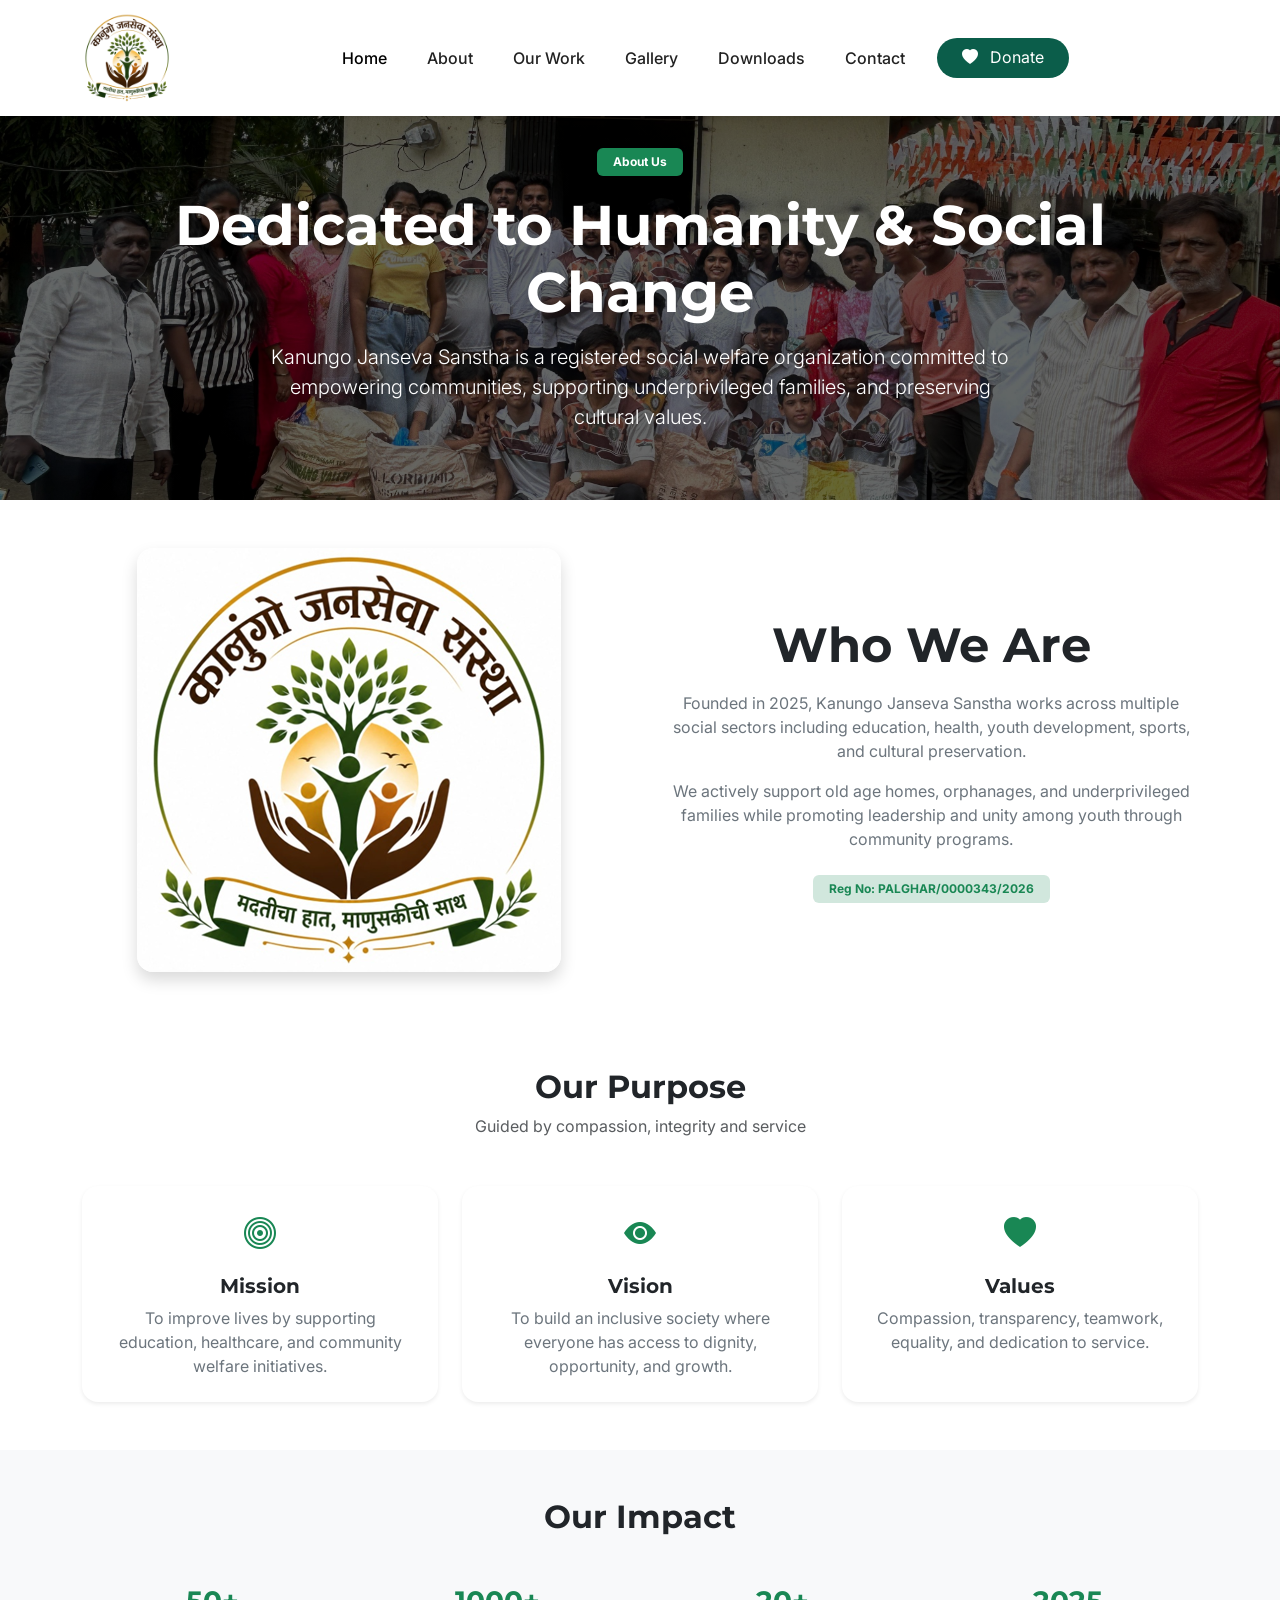
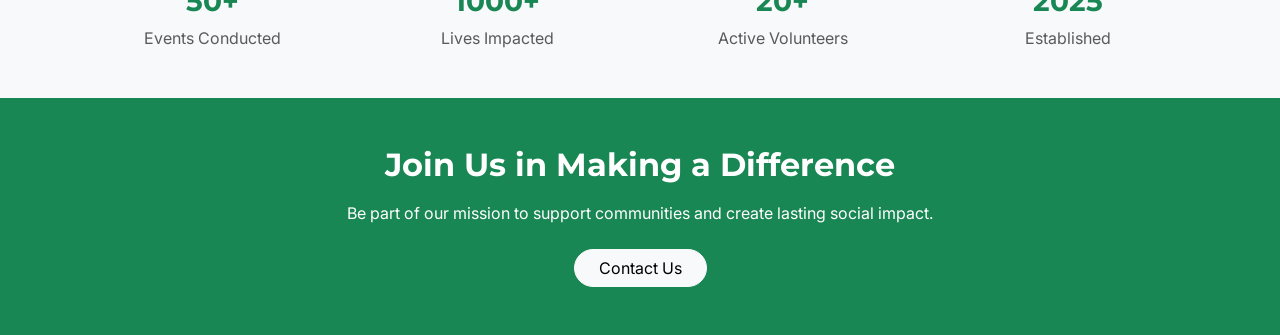
==== about-us.html @ 740ae001 "project initilization" ====
<!DOCTYPE html>
<html lang="en">

<head>
    <meta charset="UTF-8">
    <meta name="viewport" content="width=device-width, initial-scale=1.0">
    <title>About Us | Kanungo Janseva Sanstha</title>

    <!-- Bootstrap -->
    <link href="https://cdn.jsdelivr.net/npm/bootstrap@5.3.3/dist/css/bootstrap.min.css" rel="stylesheet">
    <link rel="stylesheet" href="https://cdn.jsdelivr.net/npm/bootstrap-icons@1.13.1/font/bootstrap-icons.min.css">

    <!-- Google Fonts -->
    <link
        href="https://fonts.googleapis.com/css2?family=Inter:wght@400;500;600&family=Montserrat:wght@700;800&display=swap"
        rel="stylesheet">

    <link rel="stylesheet" href="assets/css/style.css">
</head>

<body>

    <!-- Navbar -->
    <nav id="mainNavbar" class="navbar navbar-expand-lg bg-white shadow-sm py-2 align-items-center fixed-top">
        <div class="container">
            <a class="navbar-brand d-flex align-items-center" href="#">
                <img src="assets/images/logo.png" class="logo me-3" alt="Logo">
            </a>

            <button class="navbar-toggler border-0 shadow-none" type="button" data-bs-toggle="collapse"
                data-bs-target="#navbar">
                <span class="navbar-toggler-icon"></span>
            </button>
            <div class="collapse navbar-collapse" id="navbar">
                <ul class="navbar-nav mx-auto text-center mb-3 mb-lg-0 gap-lg-4">
                    <li class="nav-item">
                        <a class="nav-link active fw-medium" href="index.html">Home</a>
                    </li>
                    <li class="nav-item">
                        <a class="nav-link fw-medium" href="about-us.html">About</a>
                    </li>
                    <li class="nav-item">
                        <a class="nav-link fw-medium" href="our-work.html">Our Work</a>
                    </li>
                    <li class="nav-item">
                        <a class="nav-link fw-medium" href="gallery.html">Gallery</a>
                    </li>
                    <li class="nav-item">
                        <a class="nav-link fw-medium" href="downloads.html">Downloads</a>
                    </li>
                    <li class="nav-item">
                        <a class="nav-link fw-medium" href="contact-us.html">Contact</a>
                    </li>
                    <a href="donation.html" class="btn text-white rounded-pill px-4" style="background:#0B5D4A;">
                        <i class="bi bi-heart-fill me-2"></i>
                        Donate
                    </a>
                </ul>


            </div>
        </div>
    </nav>

    <!-- HERO -->
    <section class="py-5 text-center text-white" style="
        background:
        linear-gradient(rgba(0,0,0,.60),rgba(0,0,0,.60)),
        url('assets/images/slider/slide1.jpeg') center center/cover no-repeat;
        min-height: 420px;
        display: flex;
        align-items: center;">

        <div class="container">

            <span class="badge bg-success px-3 py-2 mb-3">
                About Us
            </span>

            <h1 class="fw-bold display-4 mb-3">
                Dedicated to Humanity & Social Change
            </h1>

            <p class="lead col-lg-8 mx-auto mb-0">
                Kanungo Janseva Sanstha is a registered social welfare organization committed to empowering communities,
                supporting underprivileged families, and preserving cultural values.
            </p>

        </div>

    </section>

    <!-- WHO WE ARE -->
    <section class="py-5 text-center">
        <div class="container">
            <div class="row align-items-center g-5">

                <div class="col-lg-6">
                    <img src="assets/images/logo-unclear.png" class="img-fluid rounded-4 shadow" alt="About">
                </div>

                <div class="col-lg-6">
                    <h2 class="fw-bold section-title mb-3">Who We Are</h2>

                    <p class="text-secondary">
                        Founded in 2025, Kanungo Janseva Sanstha works across multiple social sectors including
                        education,
                        health, youth development, sports, and cultural preservation.
                    </p>

                    <p class="text-secondary">
                        We actively support old age homes, orphanages, and underprivileged families while promoting
                        leadership and unity among youth through community programs.
                    </p>

                    <div class="mt-4">
                        <span class="badge bg-success-subtle text-success px-3 py-2">
                            Reg No: PALGHAR/0000343/2026
                        </span>
                    </div>
                </div>

            </div>
        </div>
    </section>

    <!-- MISSION VISION VALUES -->
    <section class="py-5 bg-white text-center">
        <div class="container">

            <div class="text-center mb-5">
                <h2 class="fw-bold">Our Purpose</h2>
                <p class="text-muted">Guided by compassion, integrity and service</p>
            </div>

            <div class="row g-4">

                <div class="col-md-4">
                    <div class="card border-0 shadow-sm rounded-4 h-100">
                        <div class="card-body p-4">
                            <i class="bi bi-bullseye text-success fs-2"></i>
                            <h5 class="fw-bold mt-3">Mission</h5>
                            <p class="text-secondary mb-0">
                                To improve lives by supporting education, healthcare, and community welfare initiatives.
                            </p>
                        </div>
                    </div>
                </div>

                <div class="col-md-4">
                    <div class="card border-0 shadow-sm rounded-4 h-100">
                        <div class="card-body p-4">
                            <i class="bi bi-eye-fill text-success fs-2"></i>
                            <h5 class="fw-bold mt-3">Vision</h5>
                            <p class="text-secondary mb-0">
                                To build an inclusive society where everyone has access to dignity, opportunity, and
                                growth.
                            </p>
                        </div>
                    </div>
                </div>

                <div class="col-md-4">
                    <div class="card border-0 shadow-sm rounded-4 h-100">
                        <div class="card-body p-4">
                            <i class="bi bi-heart-fill text-success fs-2"></i>
                            <h5 class="fw-bold mt-3">Values</h5>
                            <p class="text-secondary mb-0">
                                Compassion, transparency, teamwork, equality, and dedication to service.
                            </p>
                        </div>
                    </div>
                </div>

            </div>
        </div>
    </section>

    <!-- IMPACT STATS -->
    <section class="py-5 bg-light">
        <div class="container text-center">

            <h2 class="fw-bold mb-5">Our Impact</h2>

            <div class="row g-4">

                <div class="col-6 col-md-3">
                    <h3 class="fw-bold text-success">50+</h3>
                    <p class="text-muted mb-0">Events Conducted</p>
                </div>

                <div class="col-6 col-md-3">
                    <h3 class="fw-bold text-success">1000+</h3>
                    <p class="text-muted mb-0">Lives Impacted</p>
                </div>

                <div class="col-6 col-md-3">
                    <h3 class="fw-bold text-success">20+</h3>
                    <p class="text-muted mb-0">Active Volunteers</p>
                </div>

                <div class="col-6 col-md-3">
                    <h3 class="fw-bold text-success">2025</h3>
                    <p class="text-muted mb-0">Established</p>
                </div>

            </div>

        </div>
    </section>

    <!-- CTA -->
    <section class="py-5 bg-success text-white text-center">
        <div class="container">
            <h2 class="fw-bold mb-3">Join Us in Making a Difference</h2>
            <p class="mb-4">
                Be part of our mission to support communities and create lasting social impact.
            </p>
            <a href="contact.html" class="btn btn-light px-4 rounded-pill">
                Contact Us
            </a>
        </div>
    </section>

    <script src="https://cdn.jsdelivr.net/npm/bootstrap@5.3.3/dist/js/bootstrap.bundle.min.js"></script>
</body>

</html>
---- assets/css/style.css ----
:root {
    --bs-success: #0B5D4A;
}

body {
    font-family: 'Inter', sans-serif;
    padding-top: 80px;
}

h1,
h2,
h3,
h4,
h5,
h6 {
    font-family: 'Montserrat', sans-serif;
}

.logo {
    height: 90px;
    width: auto;
    object-fit: contain;
}

.nav-link {
    color: #222;
}

.nav-link:hover,
.nav-link.active {
    color: #0B5D4A;
}

#mainNavbar {
    transition: transform 0.3s ease;
}

.navbar-hidden {
    transform: translateY(-100%);
}

.hero-slide {
    min-height: 85vh;
    display: flex;
    align-items: center;
}

.hero-title {
    font-size: clamp(2rem, 5vw, 4.5rem);
    line-height: 1.2;
}

.hero-text {
    max-width: 700px;
    margin-inline: auto;
    font-size: 1.1rem;
}

.section-title {
    font-weight: 700;
}

.hero-about {
    background: linear-gradient(rgba(0, 0, 0, .6), rgba(0, 0, 0, .6)),
        url('assets/images/about-hero.jpg') center/cover no-repeat;
    color: #fff;
    padding: 120px 0;
}

.carousel-control-prev-icon,
.carousel-control-next-icon {
    background-size: 60%;
}

.section-title {
    font-size: clamp(2rem, 4vw, 3rem);
}

.section-text {
    max-width: 700px;
    color: #6c757d;
}

#about img {
    min-height: 420px;
    object-fit: cover;
}

#about .border {
    transition: .3s;
}

#about .border:hover {
    transform: translateY(-5px);
    box-shadow: 0 .5rem 1rem rgba(0, 0, 0, .1);
}

.activity-img {
    height: 220px;
    object-fit: cover;
    transition: .4s;
}

#activities .card {
    transition: .35s;
}

#activities .card:hover {
    transform: translateY(-8px);
    box-shadow: 0 1rem 2rem rgba(0, 0, 0, .12) !important;
}

#activities .card:hover .activity-img {
    transform: scale(1.08);
}

.download-card {

    display: flex;
    align-items: center;
    gap: 1.5rem;

    padding: 1.5rem;

    border: 1px solid #e9ecef;
    border-radius: 20px;

    background: #fff;

    transition: .3s;

    height: 100%;
}

.download-card:hover {

    transform: translateY(-6px);

    box-shadow: 0 .8rem 1.5rem rgba(0, 0, 0, .08);

}

.download-icon {

    width: 70px;
    height: 70px;

    flex-shrink: 0;

    border-radius: 50%;

    display: flex;
    align-items: center;
    justify-content: center;

    background: #e8f5ee;

    color: #198754;

    font-size: 2rem;

}

.overflow-auto {
    scroll-snap-type: x mandatory;
    -webkit-overflow-scrolling: touch;
}

.overflow-auto>div {
    scroll-snap-align: start;
}


@media (max-width:991px) {

    .hero-slide {
        min-height: 70vh;
    }

}

.gallery-img {
    height: 180px;
    object-fit: cover;
    width: 100%;
}

@media (max-width: 576px) {
    .gallery-img {
        height: 140px;
    }
}

@media (max-width:767px) {

    .logo {
        height: 52px;
    }

    .hero-slide {
        min-height: 620px;
        padding: 80px 0;
    }

    .hero-text {
        font-size: 1rem;
    }

    .btn-lg {
        width: 100%;
    }

    .carousel-control-prev,
    .carousel-control-next {
        display: none;
    }

    #about img {
        min-height: 300px;
    }

    .activity-img {
        height: 200px;
    }

    .download-card {

        flex-direction: column;

        text-align: center;

    }

    .download-card .btn {

        width: 100%;

    }

    .overflow-auto {
        gap: 1rem;
    }

}
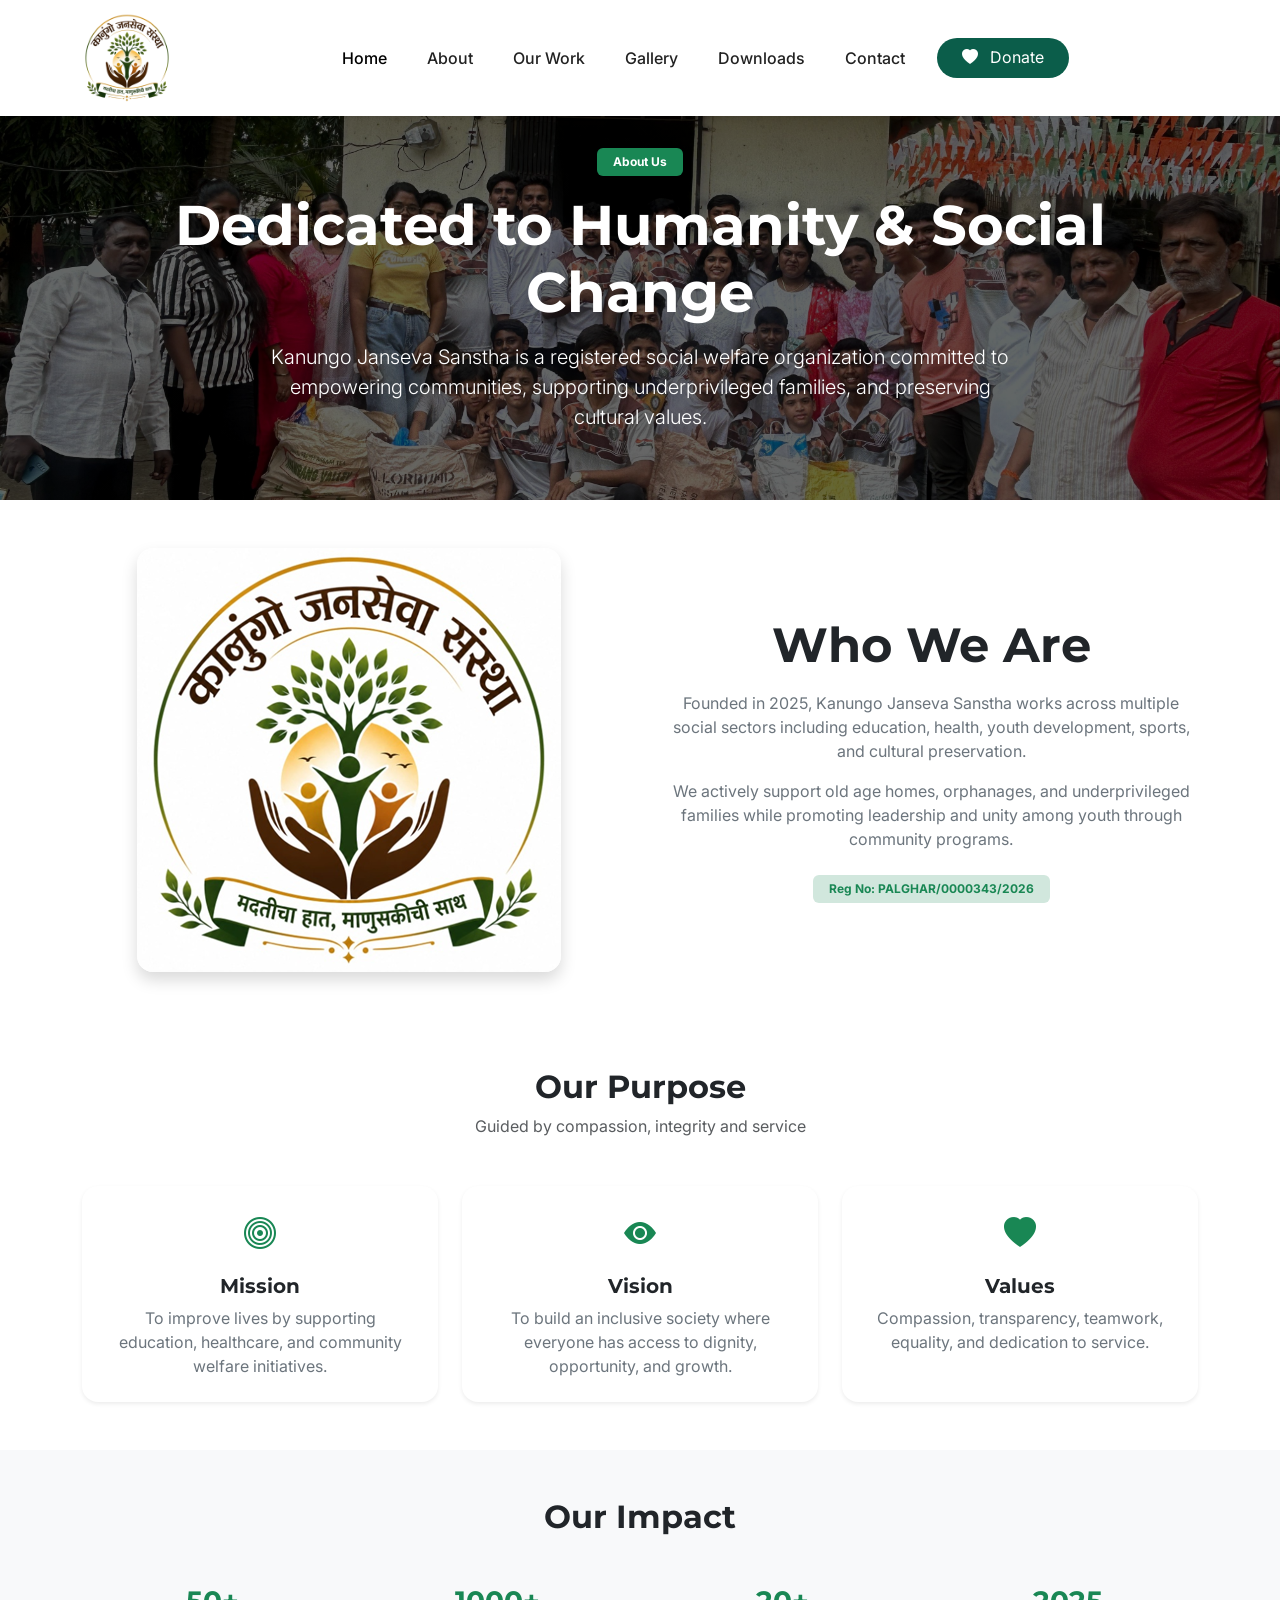
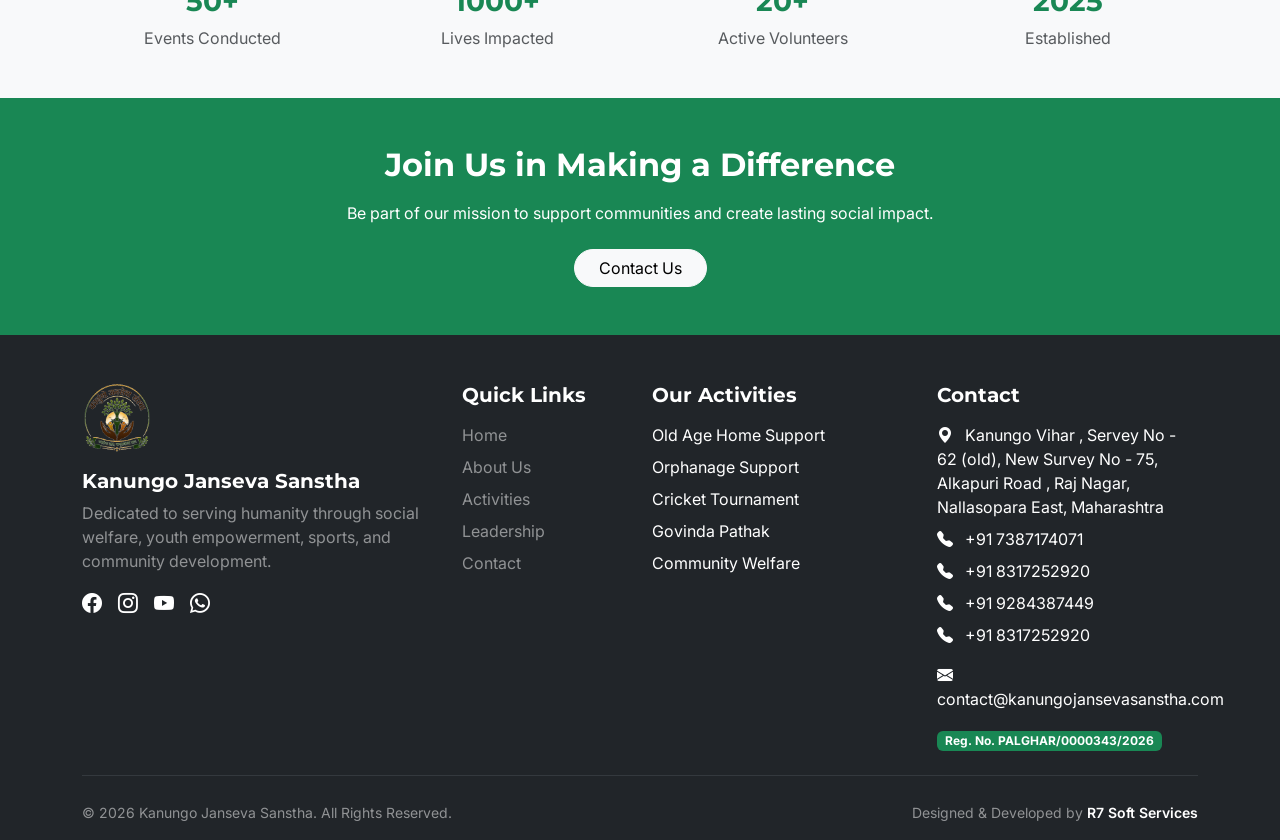
==== commit c42d4f31: "updated requirements" ====
--- a/about-us.html
+++ b/about-us.html
@@ -4,10 +4,47 @@
 <head>
     <meta charset="UTF-8">
     <meta name="viewport" content="width=device-width, initial-scale=1.0">
-    <title>About Us | Kanungo Janseva Sanstha</title>
-
+    <title>About US | Kanungo Janseva Sanstha | Social Welfare & Charitable Trust</title>
+
+    <meta name="title" content="Kanungo Janseva Sanstha | Social Welfare & Charitable Trust">
+    <meta name="description"
+        content="Kanungo Janseva Sanstha is a registered charitable trust dedicated to social welfare, supporting old age homes, orphanages, education, healthcare, environmental initiatives, and community development across India.">
+
+    <meta name="keywords"
+        content="Kanungo Janseva Sanstha, NGO, Charitable Trust, Social Welfare, Old Age Home, Orphanage, Education, Healthcare, Donation, Volunteer, Community Service, India">
+
+    <meta name="author" content="Kanungo Janseva Sanstha">
+    <meta name="robots" content="index, follow">
+    <meta name="language" content="English">
+    <meta name="revisit-after" content="7 days">
+
+    <!-- Theme Color -->
+    <meta name="theme-color" content="#198754">
+
+    <!-- Canonical -->
+    <link rel="canonical" href="https://kanungojansevasanstha.com/">
+
+    <!-- Open Graph (Facebook, WhatsApp, LinkedIn) -->
+    <meta property="og:type" content="website">
+    <meta property="og:title" content="Kanungo Janseva Sanstha">
+    <meta property="og:description"
+        content="Together for a Better Tomorrow. Join Kanungo Janseva Sanstha in supporting education, healthcare, old age homes, orphanages, and community welfare initiatives.">
+    <meta property="og:image" content="https://kanungojansevasanstha.com/assets/images/og-image.png">
+    <meta property="og:url" content="https://kanungojansevasanstha.com/">
+    <meta property="og:site_name" content="Kanungo Janseva Sanstha">
+
+    <!-- Twitter -->
+    <meta name="twitter:card" content="summary_large_image">
+    <meta name="twitter:title" content="Kanungo Janseva Sanstha">
+    <meta name="twitter:description"
+        content="A registered charitable trust working towards education, healthcare, social welfare, and community development.">
+    <meta name="twitter:image" content="https://kanungojansevasanstha.com/assets/images/og-image.jpg">
+
+    <!-- Favicon -->
+    <link rel="icon" href="assets/favicons/favicon.ico" type="image/x-icon">
+    <link rel="apple-touch-icon" href="assets/favicons/apple-touch-icon.png">
     <!-- Bootstrap -->
-    <link href="https://cdn.jsdelivr.net/npm/bootstrap@5.3.3/dist/css/bootstrap.min.css" rel="stylesheet">
+    <link href="assets/css/bootstrap.min.css" rel="stylesheet">
     <link rel="stylesheet" href="https://cdn.jsdelivr.net/npm/bootstrap-icons@1.13.1/font/bootstrap-icons.min.css">
 
     <!-- Google Fonts -->
@@ -91,7 +128,7 @@
     </section>
 
     <!-- WHO WE ARE -->
-    <section class="py-5 text-center">
+    <section class="py-5 text-center overflow-hidden">
         <div class="container">
             <div class="row align-items-center g-5">
 
@@ -222,6 +259,129 @@
         </div>
     </section>
 
+    <!-- footer -->
+    <footer class="py-5 bg-dark text-white pt-5 pb-3 ">
+        <div class="container">
+            <div class="row gy-4">
+                <!-- About -->
+                <div class="col-lg-4">
+                    <img src="assets/images/logo.png"
+                        alt="Logo"
+                        height="70"
+                        class="mb-3">
+                    <h5 class="fw-bold">
+                        Kanungo Janseva Sanstha
+                    </h5>
+                    <p class="text-white-50">
+                        Dedicated to serving humanity through social welfare,
+                        youth empowerment, sports, and community development.
+                    </p>
+                    <div class="d-flex gap-3 mt-3">
+                        <a href="#" class="text-white fs-5">
+                            <i class="bi bi-facebook"></i>
+                        </a>
+                        <a href="#" class="text-white fs-5">
+                            <i class="bi bi-instagram"></i>
+                        </a>
+                        <a href="#" class="text-white fs-5">
+                            <i class="bi bi-youtube"></i>
+                        </a>
+                        <a href="#" class="text-white fs-5">
+                            <i class="bi bi-whatsapp"></i>
+                        </a>
+                    </div>
+                </div>
+                <!-- Quick Links -->
+                <div class="col-md-4 col-lg-2">
+                    <h5 class="fw-bold mb-3">
+                        Quick Links
+                    </h5>
+                    <ul class="list-unstyled">
+                        <li class="mb-2"><a href="index.html" class="text-white-50 text-decoration-none">Home</a></li>
+                        <li class="mb-2"><a href="about-us.html" class="text-white-50 text-decoration-none">About Us</a></li>
+                        <li class="mb-2"><a href="index.html#activities" class="text-white-50 text-decoration-none">Activities</a></li>
+                        <li class="mb-2"><a href="index.html#leadership" class="text-white-50 text-decoration-none">Leadership</a></li>
+                        <li><a href="contact-us.html" class="text-white-50 text-decoration-none">Contact</a></li>
+                    </ul>
+                </div>
+                <!-- Activities -->
+                <div class="col-md-4 col-lg-3">
+                    <h5 class="fw-bold mb-3">
+                        Our Activities
+                    </h5>
+                    <ul class="list-unstyled">
+                        <li class="mb-2">Old Age Home Support</li>
+                        <li class="mb-2">Orphanage Support</li>
+                        <li class="mb-2">Cricket Tournament</li>
+                        <li class="mb-2">Govinda Pathak</li>
+                        <li>Community Welfare</li>
+                    </ul>
+                </div>
+                <!-- Contact -->
+                <div class="col-md-4 col-lg-3">
+                    <h5 class="fw-bold mb-3">
+                        Contact
+                    </h5>
+                    <p class="mb-2">
+                        <i class="bi bi-geo-alt-fill me-2"></i>
+                        Kanungo Vihar , Servey No - 62 (old), New Survey No - 75, Alkapuri Road , Raj  Nagar, Nallasopara East, Maharashtra
+                    </p>
+
+                    <p class="mb-2">
+                        <i class="bi bi-telephone-fill me-2"></i>
+                        +91 7387174071<p class="mb-2">
+                        <i class="bi bi-telephone-fill me-2"></i>
+                        +91 8317252920</p><p class="mb-2">
+                        <i class="bi bi-telephone-fill me-2"></i>
+                        +91 9284387449</p><p class="mb-2">
+                        <i class="bi bi-telephone-fill me-2"></i>
+                        +91 8317252920</p>
+                    </p>
+
+                    <p class="mb-3">
+                        <i class="bi bi-envelope-fill me-2"></i>
+                        contact@kanungojansevasanstha.com
+                    </p>
+
+                    <span class="badge bg-success">
+                        Reg. No. PALGHAR/0000343/2026
+                    </span>
+
+                </div>
+
+            </div>
+
+            <hr class="border-secondary my-4">
+
+            <div class="row">
+
+                <div class="col-md-6 text-center text-md-start">
+
+                    <small class="text-white-50">
+                        © 2026 Kanungo Janseva Sanstha. All Rights Reserved.
+                    </small>
+
+                </div>
+
+                <div class="col-md-6 text-center text-md-end mt-2 mt-md-0">
+
+                    <small class="text-white-50">
+                        Designed & Developed by
+                        <span class="fw-semibold">
+                            <a href="https://r7softservices.com/" target="_blank" class="text-decoration-none text-white">
+                                R7 Soft Services
+                            </a>
+                        </span>
+                    </small>
+
+                </div>
+
+            </div>
+
+        </div>
+
+    </footer>
+
     <script src="https://cdn.jsdelivr.net/npm/bootstrap@5.3.3/dist/js/bootstrap.bundle.min.js"></script>
 </body>
 
--- a/assets/css/style.css
+++ b/assets/css/style.css
@@ -38,6 +38,11 @@
 .navbar-hidden {
     transform: translateY(-100%);
 }
+.navbar,
+.navbar .container,
+.navbar-collapse {
+    overflow-x: hidden;
+}
 
 .hero-slide {
     min-height: 85vh;
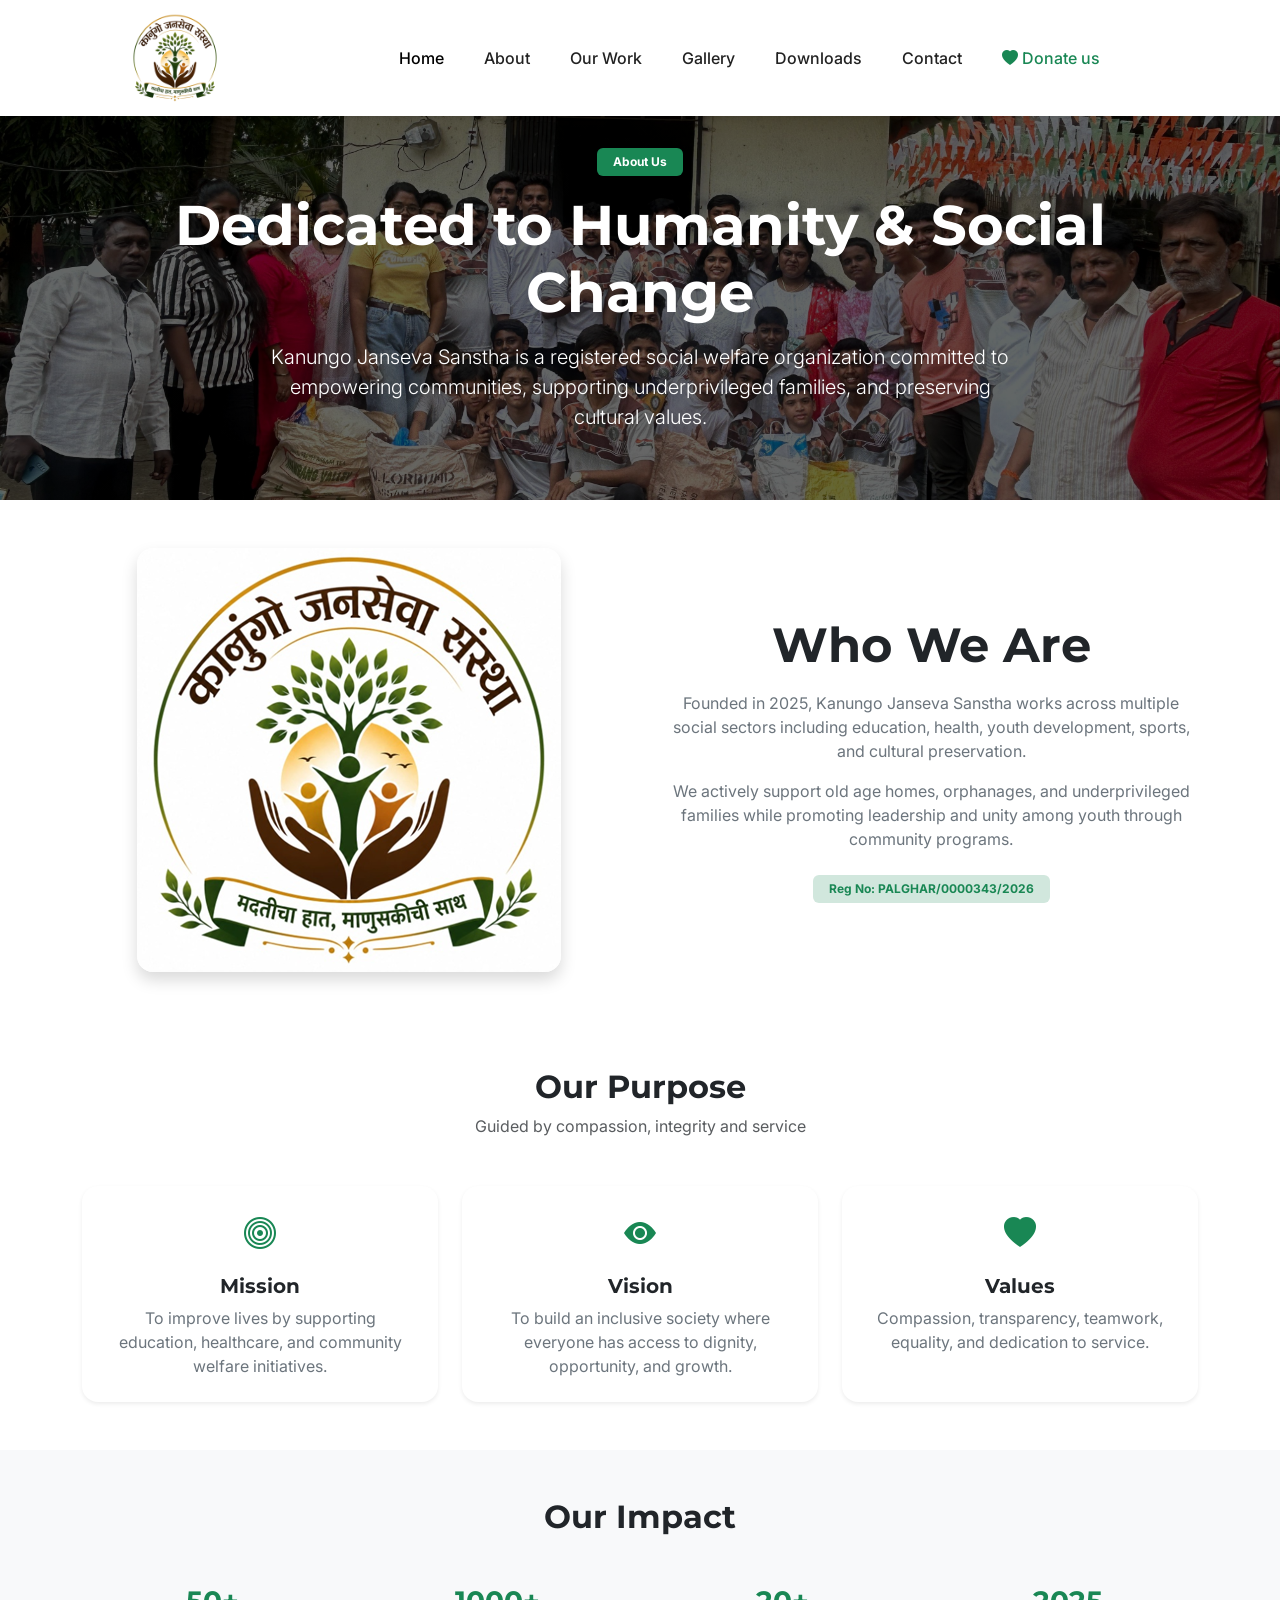
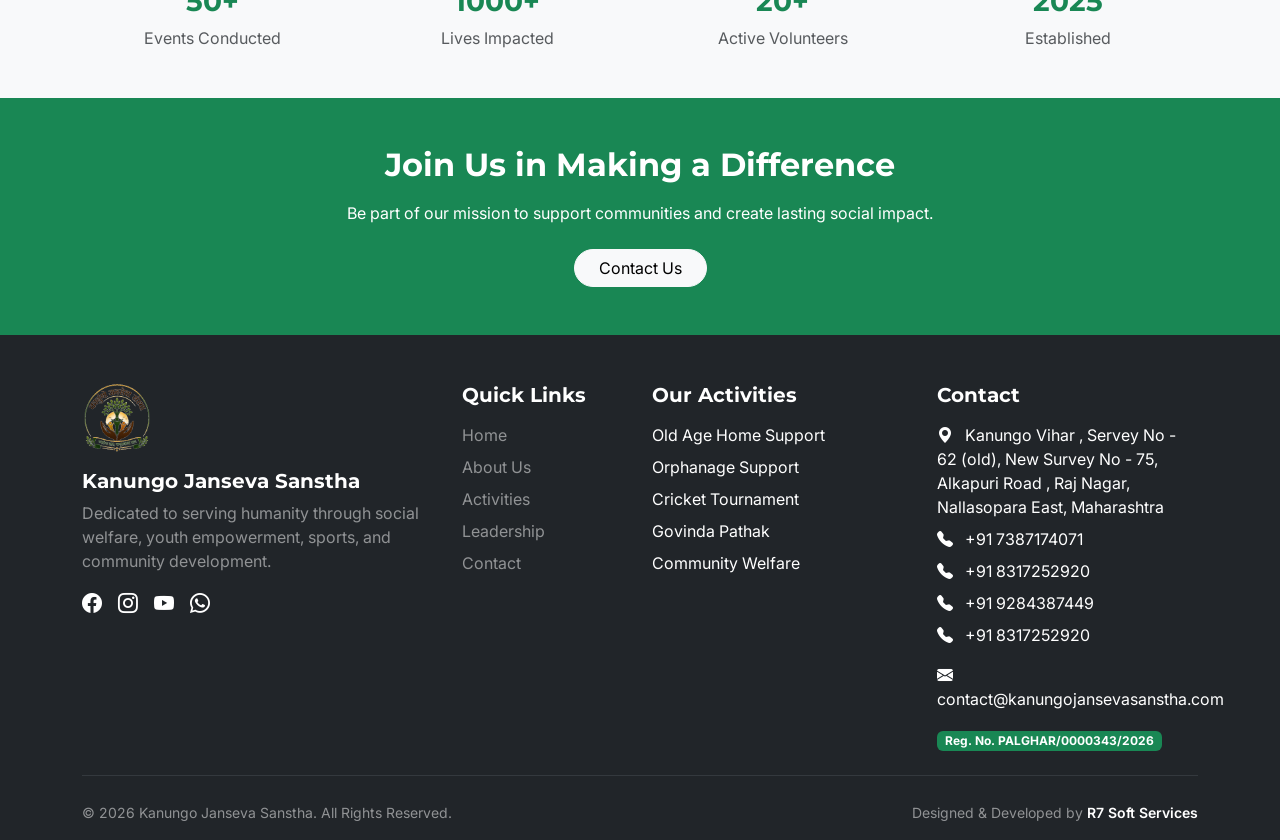
==== commit d3efbd78: "overflow fixed" ====
--- a/about-us.html
+++ b/about-us.html
@@ -58,10 +58,10 @@
 <body>
 
     <!-- Navbar -->
-    <nav id="mainNavbar" class="navbar navbar-expand-lg bg-white shadow-sm py-2 align-items-center fixed-top">
-        <div class="container">
-            <a class="navbar-brand d-flex align-items-center" href="#">
-                <img src="assets/images/logo.png" class="logo me-3" alt="Logo">
+    <nav id="mainNavbar" class="navbar navbar-expand-lg bg-white shadow-sm py-2 fixed-top ">
+        <div class="container">
+            <a class="navbar-brand d-flex align-items-center ps-5" href="index.html">
+                <img src="assets/images/logo.png" class="logo me-3" alt="Kanungo">
             </a>
 
             <button class="navbar-toggler border-0 shadow-none" type="button" data-bs-toggle="collapse"
@@ -69,7 +69,7 @@
                 <span class="navbar-toggler-icon"></span>
             </button>
             <div class="collapse navbar-collapse" id="navbar">
-                <ul class="navbar-nav mx-auto text-center mb-3 mb-lg-0 gap-lg-4">
+                <ul class="navbar-nav mx-auto ps-5 mb-3 mb-lg-0 gap-lg-4">
                     <li class="nav-item">
                         <a class="nav-link active fw-medium" href="index.html">Home</a>
                     </li>
@@ -88,10 +88,12 @@
                     <li class="nav-item">
                         <a class="nav-link fw-medium" href="contact-us.html">Contact</a>
                     </li>
-                    <a href="donation.html" class="btn text-white rounded-pill px-4" style="background:#0B5D4A;">
-                        <i class="bi bi-heart-fill me-2"></i>
-                        Donate
-                    </a>
+                    <li class="nav-item">
+                       <a class="nav-link fw-medium text-success" href="donation.html">
+                            <i class="bi bi-heart-fill text-success"></i>
+                            Donate us
+                        </a>
+                    </li>
                 </ul>
 
 
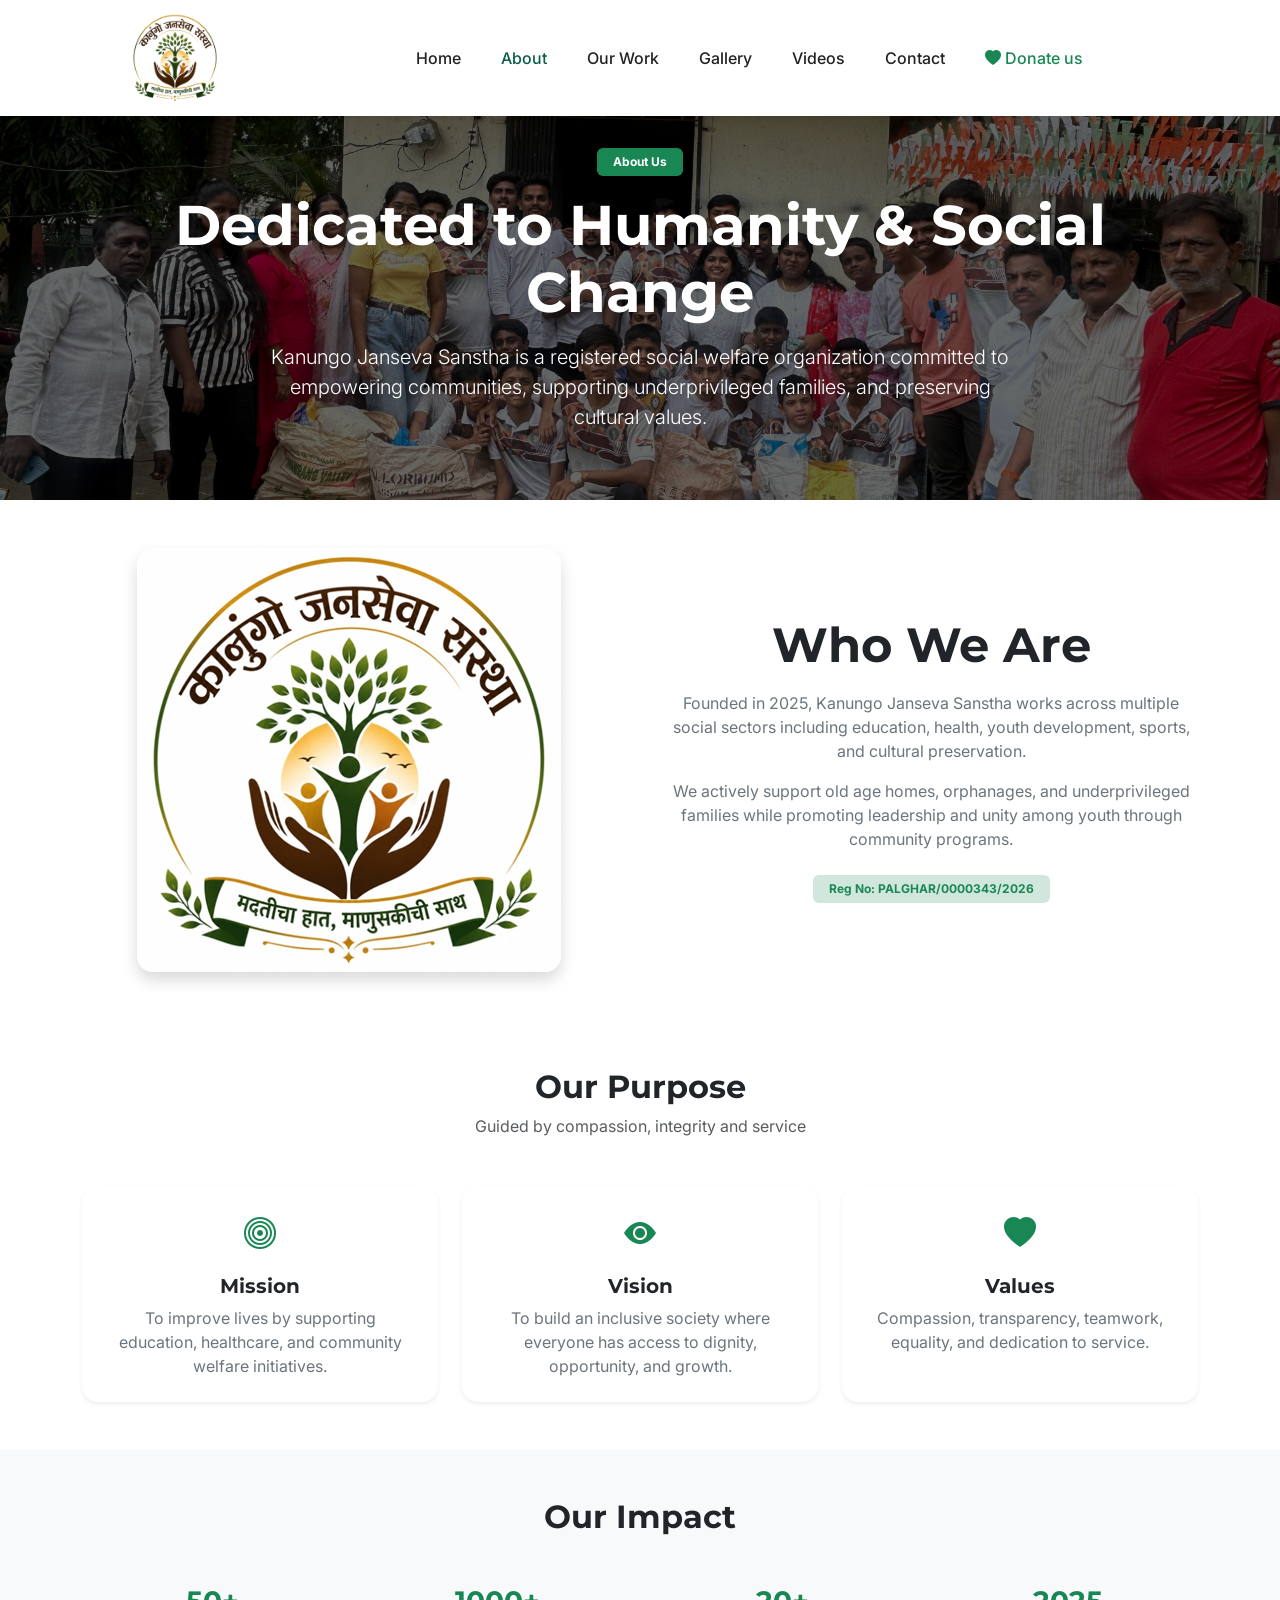
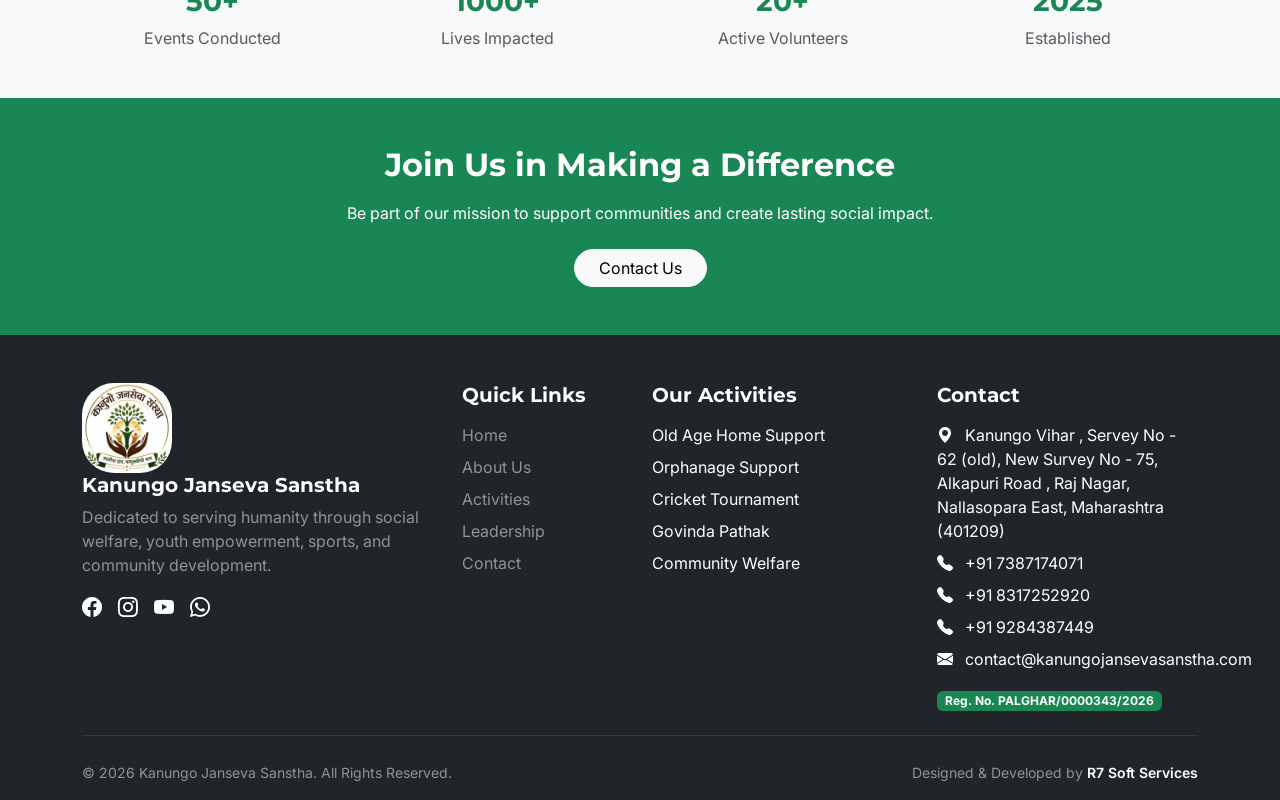
==== commit bec95ccd: "Refactor navigation links and update active states; change logo images and enhance footer details; a" ====
--- a/about-us.html
+++ b/about-us.html
@@ -71,10 +71,10 @@
             <div class="collapse navbar-collapse" id="navbar">
                 <ul class="navbar-nav mx-auto ps-5 mb-3 mb-lg-0 gap-lg-4">
                     <li class="nav-item">
-                        <a class="nav-link active fw-medium" href="index.html">Home</a>
-                    </li>
-                    <li class="nav-item">
-                        <a class="nav-link fw-medium" href="about-us.html">About</a>
+                        <a class="nav-link fw-medium" href="index.html">Home</a>
+                    </li>
+                    <li class="nav-item">
+                        <a class="nav-link actives fw-medium" href="about-us.html">About</a>
                     </li>
                     <li class="nav-item">
                         <a class="nav-link fw-medium" href="our-work.html">Our Work</a>
@@ -83,13 +83,13 @@
                         <a class="nav-link fw-medium" href="gallery.html">Gallery</a>
                     </li>
                     <li class="nav-item">
-                        <a class="nav-link fw-medium" href="downloads.html">Downloads</a>
+                        <a class="nav-link fw-medium" href="Videos.html">Videos</a>
                     </li>
                     <li class="nav-item">
                         <a class="nav-link fw-medium" href="contact-us.html">Contact</a>
                     </li>
                     <li class="nav-item">
-                       <a class="nav-link fw-medium text-success" href="donation.html">
+                        <a class="nav-link fw-medium text-success" href="donation.html">
                             <i class="bi bi-heart-fill text-success"></i>
                             Donate us
                         </a>
@@ -266,11 +266,8 @@
         <div class="container">
             <div class="row gy-4">
                 <!-- About -->
-                <div class="col-lg-4">
-                    <img src="assets/images/logo.png"
-                        alt="Logo"
-                        height="70"
-                        class="mb-3">
+                <div class="col-lg-4 ">
+                    <img src="assets/images/logo-unclear.png" class="rounded-5" alt="Logo" height="90" class="mb-3">
                     <h5 class="fw-bold">
                         Kanungo Janseva Sanstha
                     </h5>
@@ -300,9 +297,12 @@
                     </h5>
                     <ul class="list-unstyled">
                         <li class="mb-2"><a href="index.html" class="text-white-50 text-decoration-none">Home</a></li>
-                        <li class="mb-2"><a href="about-us.html" class="text-white-50 text-decoration-none">About Us</a></li>
-                        <li class="mb-2"><a href="index.html#activities" class="text-white-50 text-decoration-none">Activities</a></li>
-                        <li class="mb-2"><a href="index.html#leadership" class="text-white-50 text-decoration-none">Leadership</a></li>
+                        <li class="mb-2"><a href="about-us.html" class="text-white-50 text-decoration-none">About Us</a>
+                        </li>
+                        <li class="mb-2"><a href="index.html#activities"
+                                class="text-white-50 text-decoration-none">Activities</a></li>
+                        <li class="mb-2"><a href="index.html#leadership"
+                                class="text-white-50 text-decoration-none">Leadership</a></li>
                         <li><a href="contact-us.html" class="text-white-50 text-decoration-none">Contact</a></li>
                     </ul>
                 </div>
@@ -326,21 +326,22 @@
                     </h5>
                     <p class="mb-2">
                         <i class="bi bi-geo-alt-fill me-2"></i>
-                        Kanungo Vihar , Servey No - 62 (old), New Survey No - 75, Alkapuri Road , Raj  Nagar, Nallasopara East, Maharashtra
+                        Kanungo Vihar , Servey No - 62 (old), New Survey No - 75, Alkapuri Road , Raj Nagar, Nallasopara
+                        East, Maharashtra (401209)
                     </p>
 
                     <p class="mb-2">
                         <i class="bi bi-telephone-fill me-2"></i>
-                        +91 7387174071<p class="mb-2">
+                        +91 7387174071
+                    <p class="mb-2">
                         <i class="bi bi-telephone-fill me-2"></i>
-                        +91 8317252920</p><p class="mb-2">
+                        +91 8317252920
+                    </p>
+                    <p class="mb-2">
                         <i class="bi bi-telephone-fill me-2"></i>
-                        +91 9284387449</p><p class="mb-2">
-                        <i class="bi bi-telephone-fill me-2"></i>
-                        +91 8317252920</p>
-                    </p>
-
-                    <p class="mb-3">
+                        +91 9284387449
+                    </p>
+                    <p class="mb-3 text-nowrap">
                         <i class="bi bi-envelope-fill me-2"></i>
                         contact@kanungojansevasanstha.com
                     </p>
@@ -370,7 +371,8 @@
                     <small class="text-white-50">
                         Designed & Developed by
                         <span class="fw-semibold">
-                            <a href="https://r7softservices.com/" target="_blank" class="text-decoration-none text-white">
+                            <a href="https://r7softservices.com/" target="_blank"
+                                class="text-decoration-none text-white">
                                 R7 Soft Services
                             </a>
                         </span>
@@ -384,7 +386,8 @@
 
     </footer>
 
-    <script src="https://cdn.jsdelivr.net/npm/bootstrap@5.3.3/dist/js/bootstrap.bundle.min.js"></script>
+    <script src="assets/js/bootstrap.bundle.min.js"></script>
+    <script src="assets/js/main.js"></script>
 </body>
 
 </html>
--- a/assets/css/style.css
+++ b/assets/css/style.css
@@ -27,8 +27,9 @@
 }
 
 .nav-link:hover,
-.nav-link.active {
+.nav-link.actives {
     color: #0B5D4A;
+    font-weight: bold;
 }
 
 #mainNavbar {
@@ -199,7 +200,7 @@
 @media (max-width:767px) {
 
     .logo {
-        height: 52px;
+        height: 75px;
     }
 
     .hero-slide {
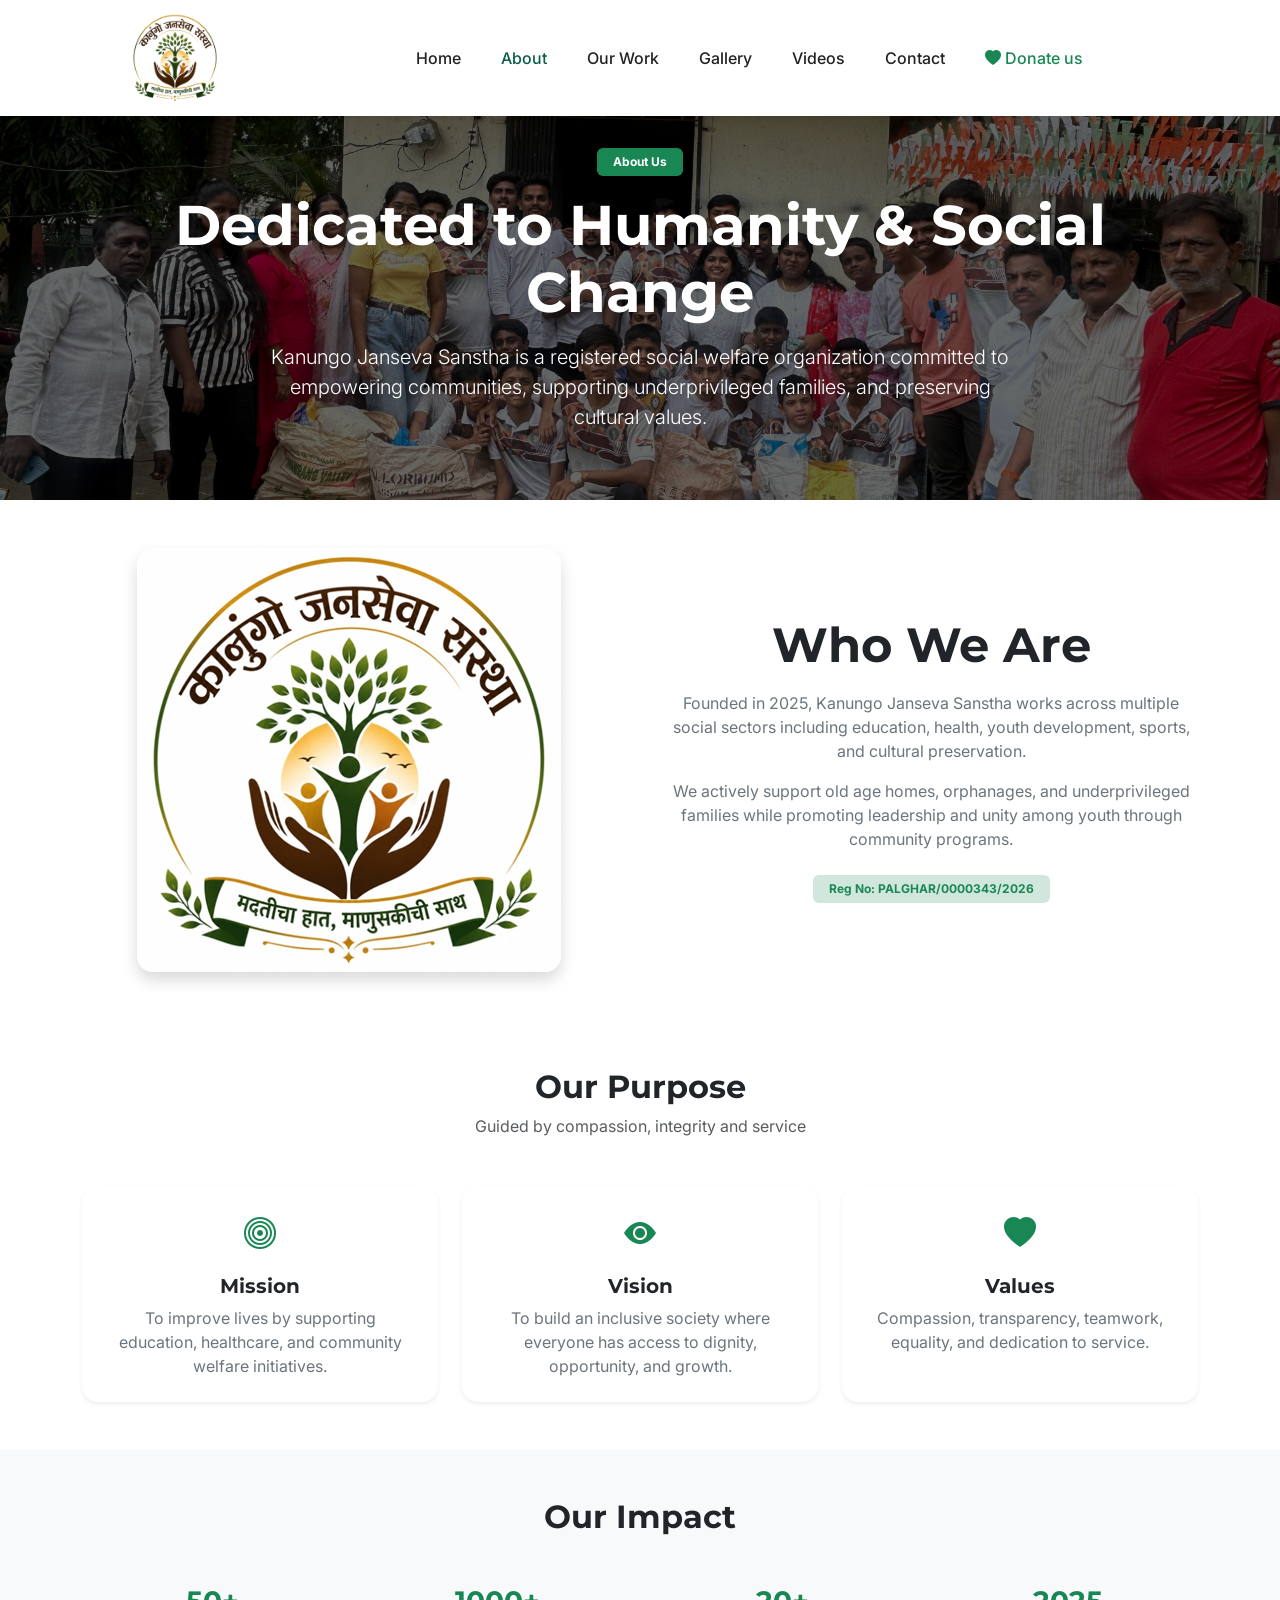
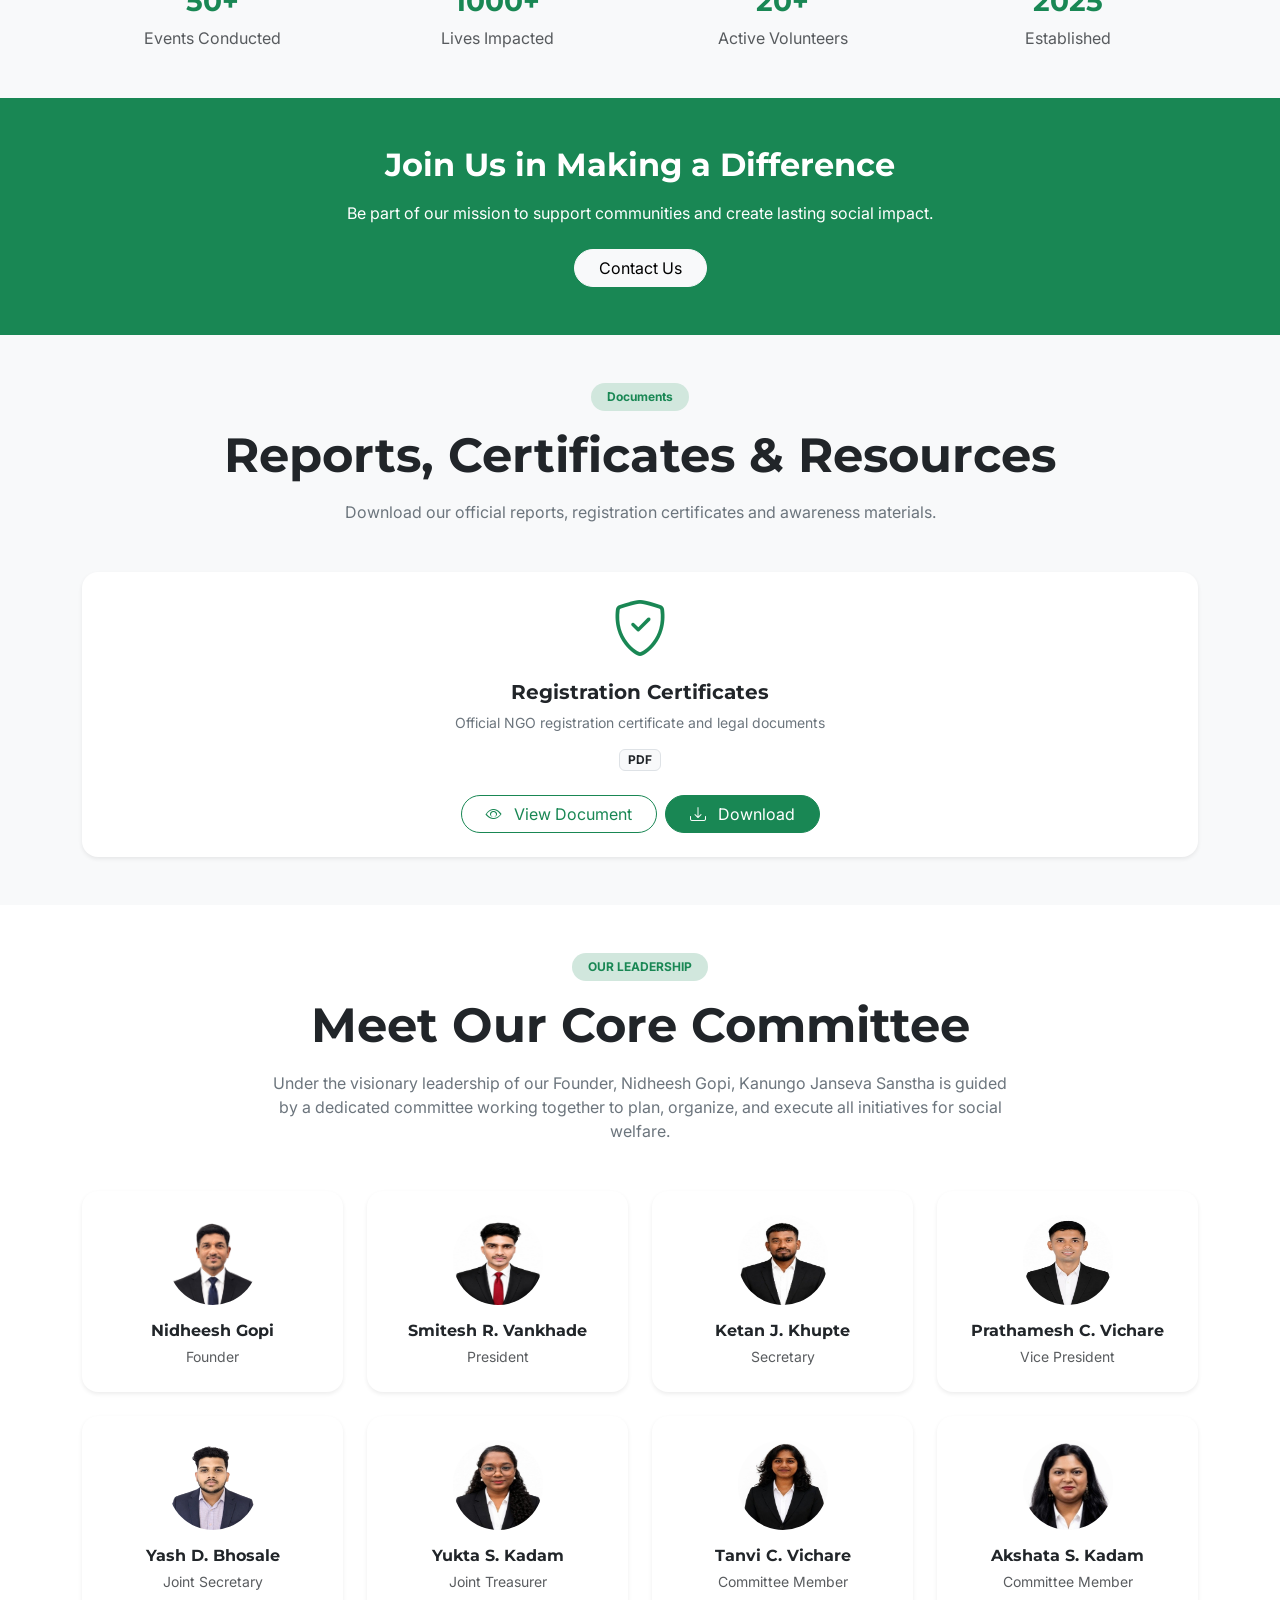
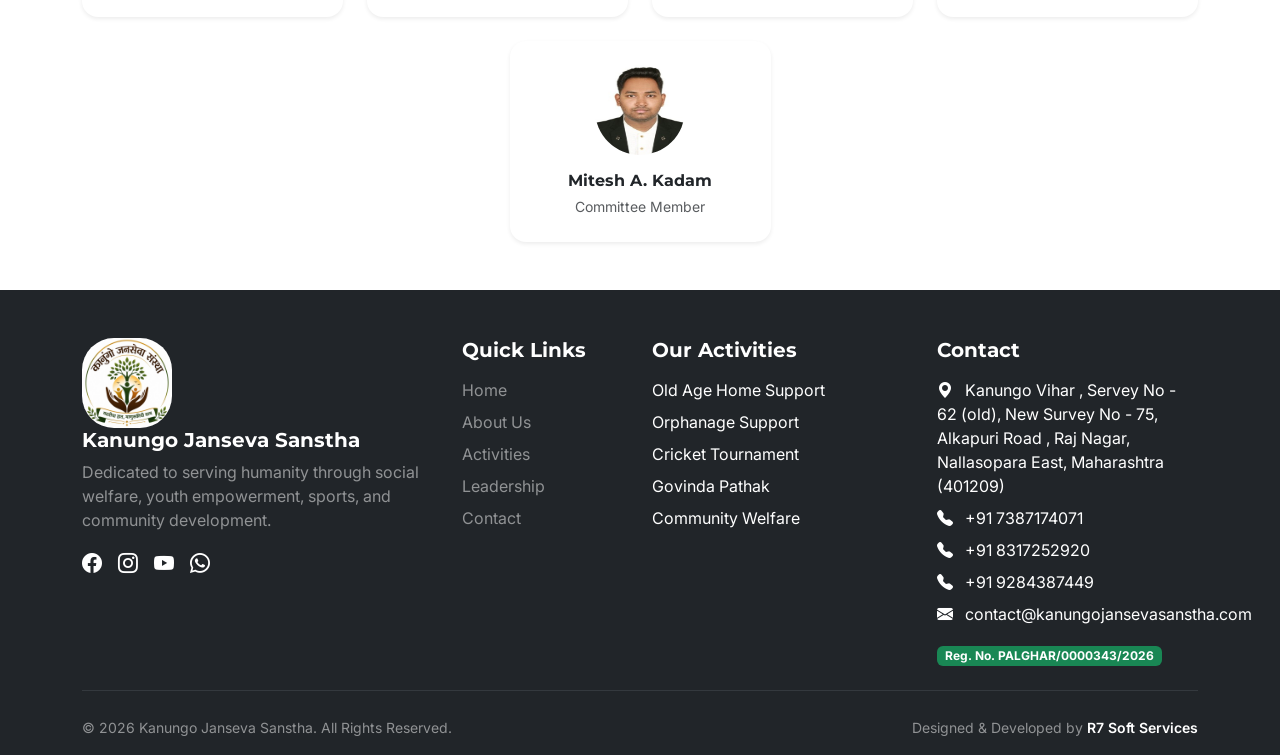
==== commit 1177cf7d: "Add video card styles, new images, and video modal functionality - Introduced styles for video cards" ====
--- a/about-us.html
+++ b/about-us.html
@@ -258,6 +258,194 @@
             <a href="contact.html" class="btn btn-light px-4 rounded-pill">
                 Contact Us
             </a>
+        </div>
+    </section>
+
+        <!-- Documents -->
+    <section class="py-5 bg-light " id="Documents">
+
+        <div class="container">
+
+            <div class="text-center mb-5">
+
+                <span class="badge bg-success-subtle text-success rounded-pill px-3 py-2 mb-3">
+                    Documents
+                </span>
+
+                <h2 class="display-5 fw-bold mb-3">
+                    Reports, Certificates & Resources
+                </h2>
+
+                <p class="text-secondary col-lg-8 mx-auto">
+                    Download our official reports, registration certificates and awareness materials.
+                </p>
+
+            </div>
+
+            <div class="row g-4">
+                <!-- Document -->
+                <div class="col-md-12 col-xl-12">
+                    <div class="card border-0 shadow-sm rounded-4 h-100 text-center">
+                        <div class="card-body p-4 d-flex flex-column align-items-center justify-content-center">
+
+                            <i class="bi bi-shield-check text-success display-4 mb-3"></i>
+
+                            <h5 class="fw-bold mb-2">
+                                Registration Certificates
+                            </h5>
+
+                            <p class="text-secondary small mb-3">
+                                Official NGO registration certificate and legal documents
+                            </p>
+
+                            <span class="badge bg-light text-dark border mb-4">
+                                PDF
+                            </span>
+                            <div class="d-flex gap-2 justify-content-center w-100 flex-wrap">
+                                <a href="assets/docs/Registration.pdf" target="_blank"
+                                    class="btn btn-outline-success rounded-pill px-4">
+                                    <i class="bi bi-eye me-2"></i>
+                                    View Document
+                                </a>
+                                <a href="assets/docs/Registration.pdf" download="NGO-Registration-Certificate.pdf"
+                                    class="btn btn-success rounded-pill px-4">
+                                    <i class="bi bi-download me-2"></i>
+                                    Download
+                                </a>
+                            </div>
+
+                        </div>
+
+                    </div>
+                </div>
+            </div>
+        </div>
+    </section>
+    <!-- team members -->
+    <section class="py-5 bg-white" id="leadership">
+        <div class="container">
+
+            <div class="text-center mb-5">
+                <span class="badge bg-success-subtle text-success rounded-pill px-3 py-2 mb-3"> OUR LEADERSHIP </span>
+                <h2 class="display-5 fw-bold mb-3"> Meet Our Core Committee </h2>
+                <p class="text-secondary col-lg-8 mx-auto">
+                    Under the visionary leadership of our Founder, Nidheesh Gopi, Kanungo Janseva Sanstha is guided by a
+                    dedicated committee working together to plan, organize, and execute all initiatives for social
+                    welfare.
+                </p>
+            </div>
+
+            <div class="row row-gap-4 justify-content-center">
+
+                <!-- Founder -->
+                <div class="col-sm-6 col-md-4 col-xl-3">
+                    <div class="card border-0 shadow-sm rounded-4 h-100 text-center">
+                        <div class="card-body p-4">
+                            <img src="assets/images/Team/Nidheesh-Gopi.png" class="rounded-circle mb-3" width="90"
+                                height="90" alt="Nidheesh Gopi">
+                            <h6 class="fw-bold mb-1">Nidheesh Gopi</h6>
+                            <small class="text-muted">Founder</small>
+                        </div>
+                    </div>
+                </div>
+
+                <!-- President -->
+                <div class="col-sm-6 col-md-4 col-xl-3">
+                    <div class="card border-0 shadow-sm rounded-4 h-100 text-center">
+                        <div class="card-body p-4">
+                            <img src="assets/images/Team/Smitesh-R-Vankhade.jpg" class="rounded-circle mb-3" width="90"
+                                height="90" alt="Smitesh R. Vankhade">
+                            <h6 class="fw-bold mb-1">Smitesh R. Vankhade</h6>
+                            <small class="text-muted">President</small>
+                        </div>
+                    </div>
+                </div>
+
+                <!-- Secretary -->
+                <div class="col-sm-6 col-md-4 col-xl-3">
+                    <div class="card border-0 shadow-sm rounded-4 h-100 text-center">
+                        <div class="card-body p-4">
+                            <img src="assets/images/Team/Ketan-J-Khupte.jpg" class="rounded-circle mb-3" width="90"
+                                height="90" alt="Ketan J. Khupte">
+                            <h6 class="fw-bold mb-1">Ketan J. Khupte</h6>
+                            <small class="text-muted">Secretary</small>
+                        </div>
+                    </div>
+                </div>
+
+                <!-- Vice President -->
+                <div class="col-sm-6 col-md-4 col-xl-3">
+                    <div class="card border-0 shadow-sm rounded-4 h-100 text-center">
+                        <div class="card-body p-4">
+                            <img src="assets/images/Team/Prathamesh-C-Vichare.jpg" class="rounded-circle mb-3"
+                                width="90" height="90" alt="Prathamesh C. Vichare">
+                            <h6 class="fw-bold mb-1">Prathamesh C. Vichare</h6>
+                            <small class="text-muted">Vice President</small>
+                        </div>
+                    </div>
+                </div>
+
+                <!-- Joint Secretary -->
+                <div class="col-sm-6 col-md-4 col-xl-3">
+                    <div class="card border-0 shadow-sm rounded-4 h-100 text-center">
+                        <div class="card-body p-4">
+                            <img src="assets/images/Team/Yash-D-Bhosale.png" class="rounded-circle mb-3" width="90"
+                                height="90" alt="Yash D. Bhosale">
+                            <h6 class="fw-bold mb-1">Yash D. Bhosale</h6>
+                            <small class="text-muted">Joint Secretary</small>
+                        </div>
+                    </div>
+                </div>
+
+                <!-- Joint Treasurer -->
+                <div class="col-sm-6 col-md-4 col-xl-3">
+                    <div class="card border-0 shadow-sm rounded-4 h-100 text-center">
+                        <div class="card-body p-4">
+                            <img src="assets/images/Team/Yukta-S-Kadam.jpg" class="rounded-circle mb-3" width="90"
+                                height="90" alt="Yukta S. Kadam">
+                            <h6 class="fw-bold mb-1">Yukta S. Kadam</h6>
+                            <small class="text-muted">Joint Treasurer</small>
+                        </div>
+                    </div>
+                </div>
+
+                <!-- Committee Member 1 -->
+                <div class="col-sm-6 col-md-4 col-xl-3">
+                    <div class="card border-0 shadow-sm rounded-4 h-100 text-center">
+                        <div class="card-body p-4">
+                            <img src="assets/images/Team/Tanvi-C-Vichare.jpg" class="rounded-circle mb-3" width="90"
+                                height="90" alt="Tanvi C. Vichare">
+                            <h6 class="fw-bold mb-1">Tanvi C. Vichare</h6>
+                            <small class="text-muted">Committee Member</small>
+                        </div>
+                    </div>
+                </div>
+
+                <!-- Committee Member 2 -->
+                <div class="col-sm-6 col-md-4 col-xl-3">
+                    <div class="card border-0 shadow-sm rounded-4 h-100 text-center">
+                        <div class="card-body p-4">
+                            <img src="assets/images/Team/Akshata-S-Kadam.jpg" class="rounded-circle mb-3" width="90"
+                                height="90" alt="Akshata S. Kadam">
+                            <h6 class="fw-bold mb-1">Akshata S. Kadam</h6>
+                            <small class="text-muted">Committee Member</small>
+                        </div>
+                    </div>
+                </div>
+
+                <!-- Committee Member 3 -->
+                <div class="col-sm-6 col-md-4 col-xl-3">
+                    <div class="card border-0 shadow-sm rounded-4 h-100 text-center">
+                        <div class="card-body p-4">
+                            <img src="assets/images/Team/Mitesh-A-Kadam.jpg" class="rounded-circle mb-3" width="90"
+                                height="90" alt="Mitesh A. Kadam">
+                            <h6 class="fw-bold mb-1">Mitesh A. Kadam</h6>
+                            <small class="text-muted">Committee Member</small>
+                        </div>
+                    </div>
+                </div>
+
+            </div>
         </div>
     </section>
 
--- a/assets/css/style.css
+++ b/assets/css/style.css
@@ -176,6 +176,165 @@
     scroll-snap-align: start;
 }
 
+/* videos */
+.video-card{
+    position:relative;
+    overflow:hidden;
+    border:none;
+    border-radius:22px;
+    cursor:pointer;
+    background:#fff;
+    transition:.4s cubic-bezier(.2,.8,.2,1);
+    box-shadow:0 10px 30px rgba(0,0,0,.08);
+}
+
+.video-card:hover{
+    transform:translateY(-10px);
+    box-shadow:0 25px 60px rgba(0,0,0,.18);
+}
+
+.video-thumb{
+    position:relative;
+    overflow:hidden;
+}
+
+.video-thumb img{
+    width:100%;
+    height:260px;
+    object-fit:cover;
+    transition:transform .6s ease;
+}
+
+.video-card:hover img{
+    transform:scale(1.08);
+}
+
+/* Dark Gradient */
+.video-thumb::after{
+    content:"";
+    position:absolute;
+    inset:0;
+    background:linear-gradient(
+        to top,
+        rgba(0,0,0,.8) 5%,
+        rgba(0,0,0,.15) 45%,
+        transparent 100%
+    );
+}
+
+/* Play Button */
+
+.play-btn{
+    position:absolute;
+    left:50%;
+    top:50%;
+    transform:translate(-50%,-50%);
+    width:82px;
+    height:82px;
+    border-radius:50%;
+    background:rgba(255,255,255,.18);
+    backdrop-filter:blur(10px);
+    border:2px solid rgba(255,255,255,.45);
+    display:flex;
+    align-items:center;
+    justify-content:center;
+    color:#fff;
+    font-size:42px;
+    transition:.35s;
+    z-index:5;
+}
+
+.video-card:hover .play-btn{
+    transform:translate(-50%,-50%) scale(1.12);
+    background:#198754;
+}
+
+/* Duration */
+
+.video-time{
+    position:absolute;
+    right:15px;
+    bottom:15px;
+    background:rgba(0,0,0,.75);
+    color:#fff;
+    padding:4px 10px;
+    border-radius:20px;
+    font-size:.82rem;
+    z-index:5;
+}
+
+/* Category Badge */
+
+.video-category{
+    position:absolute;
+    top:15px;
+    left:15px;
+    background:#198754;
+    color:#fff;
+    padding:5px 12px;
+    border-radius:30px;
+    font-size:.8rem;
+    z-index:5;
+}
+
+/* Card Body */
+
+.video-card .card-body{
+    padding:1.3rem;
+}
+
+.video-card h5{
+    font-weight:700;
+}
+
+.video-card p{
+    color:#6c757d;
+    margin-bottom:0;
+}
+
+/* video model */
+#videoModal .modal-content{
+    background:#000;
+    border:none;
+    border-radius:25px;
+    overflow:hidden;
+}
+
+#videoModal .modal-dialog{
+    max-width:1200px;
+}
+
+#videoModal video{
+    width:100%;
+    max-height:85vh;
+    background:#000;
+}
+
+#videoModal .btn-close{
+    position:absolute;
+    right:20px;
+    top:20px;
+    z-index:100;
+    filter:invert(1);
+    background-color:rgba(255,255,255,.15);
+    border-radius:50%;
+    padding:.8rem;
+}
+
+.video-info{
+    background:#111;
+    color:#fff;
+    padding:22px;
+}
+
+.video-info h4{
+    margin-bottom:8px;
+}
+
+.video-info p{
+    color:#bdbdbd;
+    margin:0;
+}
 
 @media (max-width:991px) {
 
